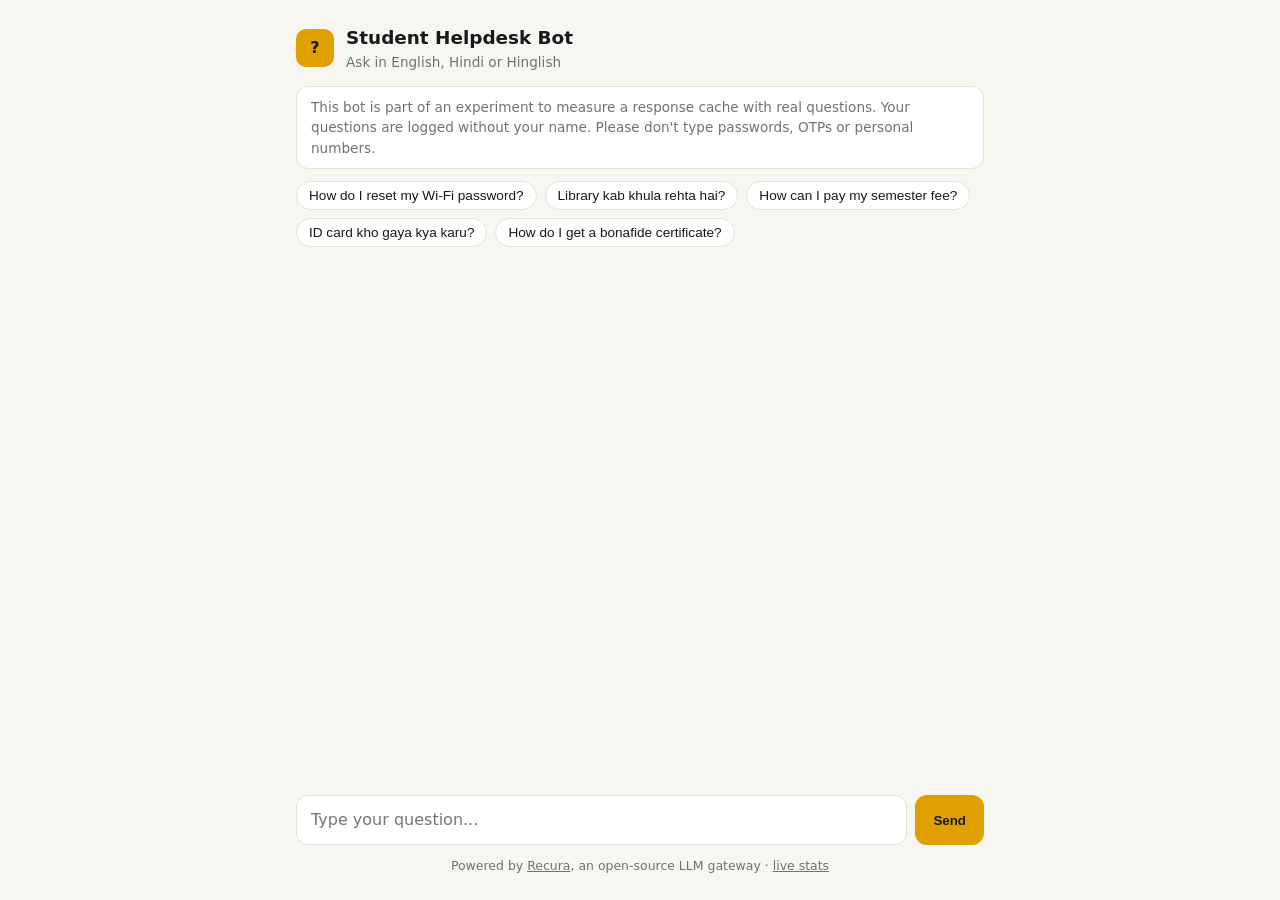
==== examples/supportbot/index.html @ 40cd8c63 "examples: add supportbot, a helpdesk chatbot that measures Recura on real questions Chat UI with thu" ====
<!doctype html>
<html lang="en">
<head>
<meta charset="utf-8">
<meta name="viewport" content="width=device-width, initial-scale=1">
<title>Student Helpdesk Bot</title>
<style>
  :root{--bg:#F7F6F1;--card:#fff;--ink:#16191C;--mute:#6B7378;--line:#E4E2D9;--amber:#E0A100;--hit:#1E8A5A;--miss:#C2562A;--me:#16191C}
  :root[data-theme="dark"]{--bg:#0F1315;--card:#171C1F;--ink:#EEF1EE;--mute:#9AA3A7;--line:#2A3135;--hit:#2FA674;--miss:#DD6A3B;--me:#E0A100}
  *{box-sizing:border-box}
  body{margin:0;background:var(--bg);color:var(--ink);font:16px/1.5 system-ui,-apple-system,"Segoe UI",Roboto,sans-serif}
  .wrap{max-width:720px;margin:0 auto;padding:16px;min-height:100dvh;display:flex;flex-direction:column}
  header{display:flex;align-items:center;gap:12px;padding:8px 0 14px}
  .logo{width:38px;height:38px;border-radius:10px;background:var(--amber);display:grid;place-items:center;font-weight:800;color:#16191C}
  h1{font-size:1.15rem;margin:0}
  header p{margin:0;color:var(--mute);font-size:.85rem}
  .note{background:var(--card);border:1px solid var(--line);border-radius:12px;padding:10px 14px;color:var(--mute);font-size:.85rem;margin-bottom:12px}
  #log{flex:1;display:flex;flex-direction:column;gap:12px;padding:6px 0 12px}
  .row{display:flex;flex-direction:column;max-width:88%}
  .row.me{align-self:flex-end;align-items:flex-end}
  .bubble{padding:10px 14px;border-radius:16px;background:var(--card);border:1px solid var(--line);white-space:pre-wrap;word-wrap:break-word}
  .me .bubble{background:var(--me);color:#fff;border-color:var(--me)}
  :root[data-theme="dark"] .me .bubble{color:#16191C}
  .meta{display:flex;gap:8px;align-items:center;margin-top:6px;font-size:.78rem;color:var(--mute);flex-wrap:wrap}
  .tag{padding:2px 8px;border-radius:999px;font-weight:600;border:1px solid currentColor}
  .tag.hit{color:var(--hit)} .tag.miss{color:var(--miss)} .tag.bypass{color:var(--mute)}
  .vote button{border:1px solid var(--line);background:var(--card);border-radius:8px;padding:2px 8px;cursor:pointer;font-size:.95rem;color:var(--ink)}
  .vote button:hover{border-color:var(--amber)}
  .vote.done button{opacity:.4;pointer-events:none}
  .chips{display:flex;gap:8px;flex-wrap:wrap;margin-bottom:10px}
  .chips button{border:1px solid var(--line);background:var(--card);color:var(--ink);border-radius:999px;padding:6px 12px;cursor:pointer;font-size:.85rem}
  .chips button:hover{border-color:var(--amber)}
  form{display:flex;gap:8px;position:sticky;bottom:0;background:var(--bg);padding:8px 0 4px}
  input{flex:1;font:inherit;padding:12px 14px;border-radius:12px;border:1px solid var(--line);background:var(--card);color:var(--ink)}
  input:focus{outline:2px solid var(--amber);outline-offset:1px}
  .send{border:0;background:var(--amber);color:#16191C;font-weight:700;border-radius:12px;padding:0 18px;cursor:pointer}
  .send:disabled{opacity:.5}
  footer{color:var(--mute);font-size:.78rem;padding:8px 0;text-align:center}
  footer a{color:inherit}
  .typing{color:var(--mute);font-style:italic}
</style>
</head>
<body>
<div class="wrap">
  <header>
    <div class="logo">?</div>
    <div><h1>Student Helpdesk Bot</h1><p>Ask in English, Hindi or Hinglish</p></div>
  </header>
  <div class="note">This bot is part of an experiment to measure a response cache with real questions. Your questions are logged without your name. Please don't type passwords, OTPs or personal numbers.</div>
  <div class="chips" id="chips"></div>
  <div id="log" aria-live="polite"></div>
  <form id="f">
    <input id="q" maxlength="500" placeholder="Type your question..." autocomplete="off" required>
    <button class="send" id="send">Send</button>
  </form>
  <footer>Powered by <a href="https://github.com/Prm01/recura" target="_blank" rel="noopener">Recura</a>, an open-source LLM gateway · <a href="/api/stats" target="_blank">live stats</a></footer>
</div>
<script>
(function(){
  var dark=false;try{dark=localStorage.getItem("bot-theme")==="dark"}catch(e){}
  if(dark)document.documentElement.dataset.theme="dark";
  var session="";try{session=localStorage.getItem("bot-session")||""}catch(e){}
  if(!session){session=Math.random().toString(36).slice(2,10);try{localStorage.setItem("bot-session",session)}catch(e){}}

  var log=document.getElementById("log"),q=document.getElementById("q"),send=document.getElementById("send");
  var samples=["How do I reset my Wi-Fi password?","Library kab khula rehta hai?","How can I pay my semester fee?","ID card kho gaya kya karu?","How do I get a bonafide certificate?"];
  var chips=document.getElementById("chips");
  samples.forEach(function(s){var b=document.createElement("button");b.type="button";b.textContent=s;b.onclick=function(){ask(s)};chips.appendChild(b)});

  function el(t,c,x){var e=document.createElement(t);if(c)e.className=c;if(x!=null)e.textContent=x;return e}
  function add(who,text){var r=el("div","row "+who);r.appendChild(el("div","bubble",text));log.appendChild(r);r.scrollIntoView({block:"end",behavior:"smooth"});return r}

  function ms(n){return n<10?n.toFixed(1)+" ms":n<1000?Math.round(n)+" ms":(n/1000).toFixed(1)+" s"}

  function meta(row,d){
    var m=el("div","meta");
    var label=d.cache==="hit"?"from cache":d.cache==="bypass"?"private, not cached":"model call";
    m.appendChild(el("span","tag "+(d.cache||"miss"),label));
    m.appendChild(el("span","",ms(d.rtt_ms)));
    var v=el("span","vote");
    var up=el("button","","\u{1F44D}"),dn=el("button","","\u{1F44E}");
    up.title="Helpful";dn.title="Not helpful";
    function vote(ok){fetch("/api/feedback",{method:"POST",headers:{"Content-Type":"application/json"},body:JSON.stringify({id:d.id,helpful:ok})});v.classList.add("done")}
    up.onclick=function(){vote(true)};dn.onclick=function(){vote(false)};
    v.appendChild(up);v.appendChild(dn);m.appendChild(v);row.appendChild(m);
  }

  function ask(text){
    chips.style.display="none";
    add("me",text);q.value="";send.disabled=true;
    var wait=add("bot","");wait.firstChild.className="bubble typing";wait.firstChild.textContent="Thinking...";
    fetch("/api/chat",{method:"POST",headers:{"Content-Type":"application/json"},body:JSON.stringify({message:text,session:session})})
      .then(function(r){return r.json().then(function(j){return {ok:r.ok,j:j}})})
      .then(function(x){
        if(!x.ok){wait.firstChild.className="bubble";wait.firstChild.textContent=x.j.error||"Something went wrong.";return}
        wait.firstChild.className="bubble";wait.firstChild.textContent=x.j.answer;meta(wait,x.j);
      })
      .catch(function(){wait.firstChild.className="bubble";wait.firstChild.textContent="Network problem. Please try again."})
      .then(function(){send.disabled=false;q.focus();wait.scrollIntoView({block:"end",behavior:"smooth"})});
  }
  document.getElementById("f").onsubmit=function(e){e.preventDefault();var t=q.value.trim();if(t)ask(t)};
})();
</script>
</body>
</html>
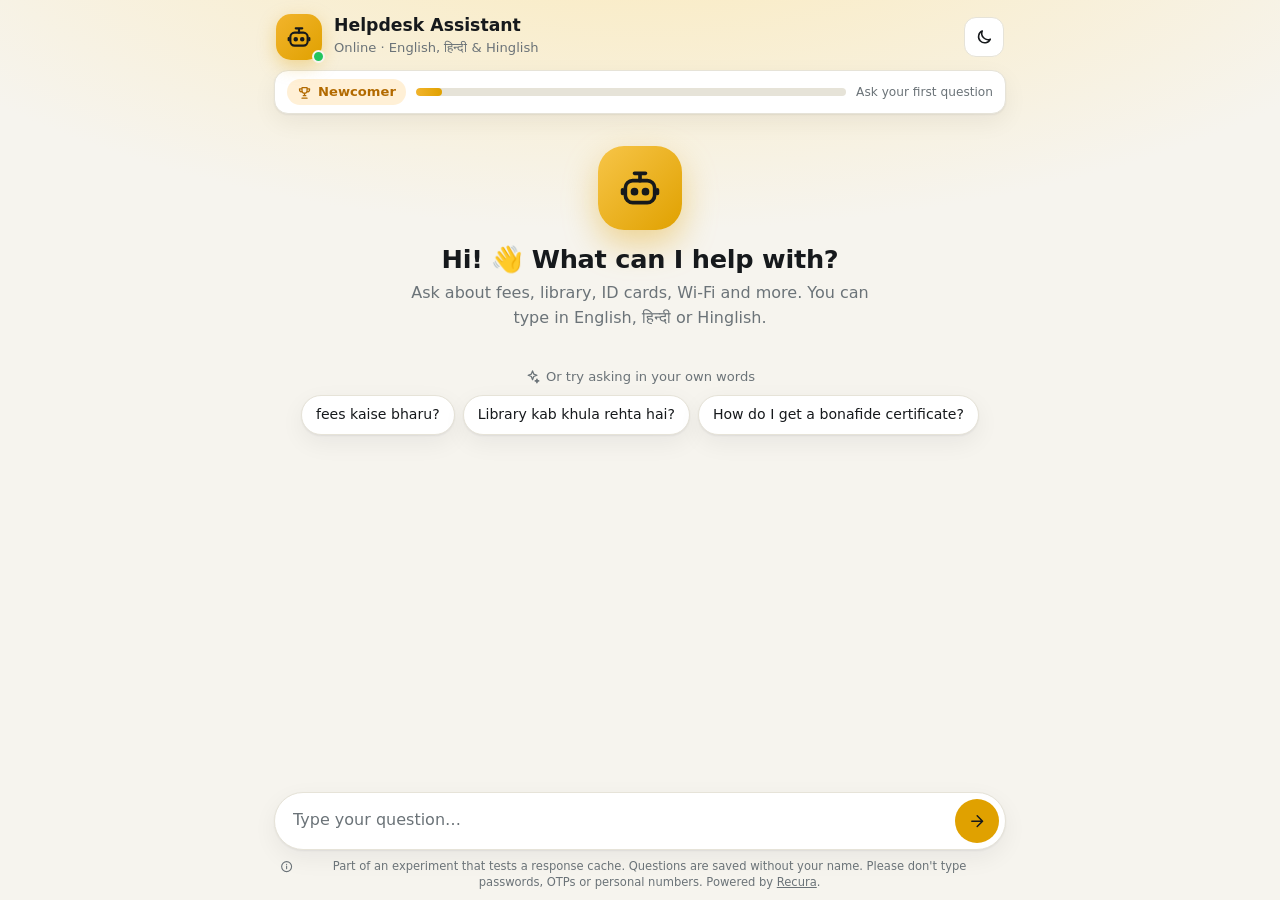
==== commit 0487173a: "supportbot: redesigned chat UI, topic cards, levels, honest typed-only hit rate Welcome screen with " ====
--- a/examples/supportbot/index.html
+++ b/examples/supportbot/index.html
@@ -2,103 +2,318 @@
 <html lang="en">
 <head>
 <meta charset="utf-8">
-<meta name="viewport" content="width=device-width, initial-scale=1">
-<title>Student Helpdesk Bot</title>
+<meta name="viewport" content="width=device-width, initial-scale=1, viewport-fit=cover">
+<title>Student Helpdesk Assistant</title>
 <style>
-  :root{--bg:#F7F6F1;--card:#fff;--ink:#16191C;--mute:#6B7378;--line:#E4E2D9;--amber:#E0A100;--hit:#1E8A5A;--miss:#C2562A;--me:#16191C}
-  :root[data-theme="dark"]{--bg:#0F1315;--card:#171C1F;--ink:#EEF1EE;--mute:#9AA3A7;--line:#2A3135;--hit:#2FA674;--miss:#DD6A3B;--me:#E0A100}
+  :root{
+    --bg:#F6F4EE; --bg2:#FBE9B7; --card:#FFFFFF; --ink:#16191C; --mute:#6B7378; --line:#E6E3D8;
+    --amber:#E0A100; --amber-ink:#16191C; --amber-soft:#FFF4D1;
+    --hit:#17803F; --hit-soft:#E3F5EA; --fresh:#B26A00; --fresh-soft:#FFF0D6; --lock:#4B5563; --lock-soft:#ECEFF2;
+    --me:#16191C; --me-ink:#FFFFFF; --shadow:0 1px 2px rgba(22,25,28,.06),0 8px 24px rgba(22,25,28,.06);
+    --r:18px;
+  }
+  :root[data-theme="dark"]{
+    --bg:#0E1214; --bg2:#2A2208; --card:#171C1F; --ink:#EEF1EE; --mute:#9AA3A7; --line:#262E32;
+    --amber-soft:#2E2608; --hit:#3CC083; --hit-soft:#10281E; --fresh:#F0B43C; --fresh-soft:#2E2308; --lock:#B6BEC4; --lock-soft:#1F262A;
+    --me:#E0A100; --me-ink:#16191C; --shadow:0 1px 2px rgba(0,0,0,.4),0 8px 24px rgba(0,0,0,.35);
+  }
   *{box-sizing:border-box}
-  body{margin:0;background:var(--bg);color:var(--ink);font:16px/1.5 system-ui,-apple-system,"Segoe UI",Roboto,sans-serif}
-  .wrap{max-width:720px;margin:0 auto;padding:16px;min-height:100dvh;display:flex;flex-direction:column}
-  header{display:flex;align-items:center;gap:12px;padding:8px 0 14px}
-  .logo{width:38px;height:38px;border-radius:10px;background:var(--amber);display:grid;place-items:center;font-weight:800;color:#16191C}
-  h1{font-size:1.15rem;margin:0}
-  header p{margin:0;color:var(--mute);font-size:.85rem}
-  .note{background:var(--card);border:1px solid var(--line);border-radius:12px;padding:10px 14px;color:var(--mute);font-size:.85rem;margin-bottom:12px}
-  #log{flex:1;display:flex;flex-direction:column;gap:12px;padding:6px 0 12px}
-  .row{display:flex;flex-direction:column;max-width:88%}
-  .row.me{align-self:flex-end;align-items:flex-end}
-  .bubble{padding:10px 14px;border-radius:16px;background:var(--card);border:1px solid var(--line);white-space:pre-wrap;word-wrap:break-word}
-  .me .bubble{background:var(--me);color:#fff;border-color:var(--me)}
-  :root[data-theme="dark"] .me .bubble{color:#16191C}
-  .meta{display:flex;gap:8px;align-items:center;margin-top:6px;font-size:.78rem;color:var(--mute);flex-wrap:wrap}
-  .tag{padding:2px 8px;border-radius:999px;font-weight:600;border:1px solid currentColor}
-  .tag.hit{color:var(--hit)} .tag.miss{color:var(--miss)} .tag.bypass{color:var(--mute)}
-  .vote button{border:1px solid var(--line);background:var(--card);border-radius:8px;padding:2px 8px;cursor:pointer;font-size:.95rem;color:var(--ink)}
-  .vote button:hover{border-color:var(--amber)}
-  .vote.done button{opacity:.4;pointer-events:none}
-  .chips{display:flex;gap:8px;flex-wrap:wrap;margin-bottom:10px}
-  .chips button{border:1px solid var(--line);background:var(--card);color:var(--ink);border-radius:999px;padding:6px 12px;cursor:pointer;font-size:.85rem}
-  .chips button:hover{border-color:var(--amber)}
-  form{display:flex;gap:8px;position:sticky;bottom:0;background:var(--bg);padding:8px 0 4px}
-  input{flex:1;font:inherit;padding:12px 14px;border-radius:12px;border:1px solid var(--line);background:var(--card);color:var(--ink)}
-  input:focus{outline:2px solid var(--amber);outline-offset:1px}
-  .send{border:0;background:var(--amber);color:#16191C;font-weight:700;border-radius:12px;padding:0 18px;cursor:pointer}
-  .send:disabled{opacity:.5}
-  footer{color:var(--mute);font-size:.78rem;padding:8px 0;text-align:center}
-  footer a{color:inherit}
-  .typing{color:var(--mute);font-style:italic}
+  html,body{height:100%}
+  body{margin:0;color:var(--ink);font:16px/1.55 system-ui,-apple-system,"Segoe UI",Roboto,"Noto Sans Devanagari",sans-serif;
+    background:radial-gradient(1200px 500px at 50% -120px,var(--bg2),transparent 70%),var(--bg);-webkit-font-smoothing:antialiased}
+  svg.i{width:1.15em;height:1.15em;fill:none;stroke:currentColor;stroke-width:2;stroke-linecap:round;stroke-linejoin:round;flex:none;vertical-align:-.2em}
+  button{font:inherit;color:inherit}
+  .app{max-width:760px;margin:0 auto;height:100dvh;display:flex;flex-direction:column;padding:0 14px env(safe-area-inset-bottom)}
+
+  /* header */
+  header{display:flex;align-items:center;gap:12px;padding:14px 2px 10px}
+  .avatar{position:relative;width:46px;height:46px;border-radius:15px;background:linear-gradient(135deg,#F2B42C,#E0A100);color:#16191C;display:grid;place-items:center;box-shadow:0 6px 18px rgba(224,161,0,.35)}
+  .avatar svg{width:26px;height:26px}
+  .avatar .dot{position:absolute;right:-3px;bottom:-3px;width:13px;height:13px;border-radius:50%;background:#22C55E;border:2.5px solid var(--bg)}
+  .title{flex:1;min-width:0}
+  .title h1{font-size:1.08rem;line-height:1.2;margin:0;white-space:nowrap;overflow:hidden;text-overflow:ellipsis}
+  .title p{margin:2px 0 0;color:var(--mute);font-size:.82rem;white-space:nowrap;overflow:hidden;text-overflow:ellipsis}
+  .pill{display:inline-flex;align-items:center;gap:6px;border-radius:999px;padding:5px 11px;font-size:.78rem;font-weight:600;white-space:nowrap}
+  #community{background:var(--hit-soft);color:var(--hit);display:none}
+  @media(max-width:520px){#community{display:none!important}}
+  .icon-btn{width:40px;height:40px;border-radius:12px;border:1px solid var(--line);background:var(--card);display:grid;place-items:center;cursor:pointer;color:var(--ink)}
+  .icon-btn:hover{border-color:var(--amber)}
+  .icon-btn:focus-visible,.card:focus-visible,.chip:focus-visible,.vote button:focus-visible,#send:focus-visible{outline:3px solid var(--amber);outline-offset:2px}
+
+  /* progress */
+  .level{display:flex;align-items:center;gap:10px;padding:8px 12px;border:1px solid var(--line);background:var(--card);border-radius:14px;box-shadow:var(--shadow);margin-bottom:8px}
+  .level .badge{display:inline-flex;align-items:center;gap:6px;font-weight:700;font-size:.82rem;color:var(--fresh);background:var(--fresh-soft);border-radius:999px;padding:3px 10px;white-space:nowrap}
+  .bar{flex:1;height:8px;border-radius:99px;background:var(--line);overflow:hidden}
+  .bar i{display:block;height:100%;width:0;border-radius:99px;background:linear-gradient(90deg,#F2B42C,#E0A100);transition:width .5s cubic-bezier(.2,.8,.2,1)}
+  .level small{color:var(--mute);font-size:.76rem;white-space:nowrap}
+
+  /* chat */
+  #scroll{flex:1;overflow-y:auto;padding:6px 2px 14px;scroll-behavior:smooth}
+  #log{display:flex;flex-direction:column;gap:16px}
+  .welcome{text-align:center;padding:18px 0 4px;animation:rise .5s both}
+  .hero{width:84px;height:84px;margin:0 auto 14px;border-radius:26px;background:linear-gradient(135deg,#F7C548,#E0A100);color:#16191C;display:grid;place-items:center;box-shadow:0 14px 34px rgba(224,161,0,.4);animation:float 4s ease-in-out infinite}
+  .hero svg{width:44px;height:44px}
+  .welcome h2{font-size:1.6rem;line-height:1.2;margin:0 0 6px;letter-spacing:-.01em}
+  .welcome p{margin:0 auto;color:var(--mute);max-width:46ch}
+  .grid{display:grid;grid-template-columns:repeat(2,minmax(0,1fr));gap:10px;margin:20px 0 6px}
+  @media(min-width:560px){.grid{grid-template-columns:repeat(4,minmax(0,1fr))}}
+  .card{display:flex;flex-direction:column;align-items:flex-start;gap:10px;text-align:left;padding:14px;border-radius:var(--r);border:1px solid var(--line);background:var(--card);cursor:pointer;box-shadow:var(--shadow);transition:transform .15s,border-color .15s;animation:rise .5s both}
+  .card:hover{transform:translateY(-3px);border-color:var(--amber)}
+  .card .ic{width:38px;height:38px;border-radius:12px;display:grid;place-items:center;background:var(--amber-soft);color:var(--fresh)}
+  .card b{font-size:.92rem;line-height:1.25}
+  .try{margin:16px 0 8px;color:var(--mute);font-size:.82rem;display:flex;align-items:center;justify-content:center;gap:6px}
+  .chips{display:flex;flex-wrap:wrap;gap:8px;justify-content:center}
+  .chip{border:1px solid var(--line);background:var(--card);border-radius:999px;padding:8px 14px;cursor:pointer;font-size:.88rem;box-shadow:var(--shadow)}
+  .chip:hover{border-color:var(--amber)}
+
+  .row{display:flex;gap:10px;align-items:flex-start;animation:rise .35s both;max-width:100%}
+  .row.me{justify-content:flex-end}
+  .mini{margin-top:2px;width:32px;height:32px;border-radius:11px;background:linear-gradient(135deg,#F2B42C,#E0A100);color:#16191C;display:grid;place-items:center;flex:none}
+  .mini svg{width:18px;height:18px}
+  .col{display:flex;flex-direction:column;align-items:flex-start;max-width:min(86%,560px)}
+  .me .col{align-items:flex-end}
+  .bubble{padding:11px 15px;border-radius:var(--r);background:var(--card);border:1px solid var(--line);box-shadow:var(--shadow);border-bottom-left-radius:6px;word-wrap:break-word;overflow-wrap:anywhere;white-space:pre-wrap}
+  .me .bubble{background:var(--me);color:var(--me-ink);border-color:var(--me);border-bottom-left-radius:var(--r);border-bottom-right-radius:6px}
+  .bubble strong{font-weight:700}
+  .meta{display:flex;align-items:center;gap:8px;margin-top:8px;flex-wrap:wrap}
+  .tag{display:inline-flex;align-items:center;gap:6px;border-radius:999px;padding:4px 10px;font-size:.76rem;font-weight:700}
+  .tag.hit{background:var(--hit-soft);color:var(--hit);animation:pop .5s .1s both}
+  .tag.miss{background:var(--fresh-soft);color:var(--fresh)}
+  .tag.bypass{background:var(--lock-soft);color:var(--lock)}
+  .tag span{font-weight:500;opacity:.85}
+  .vote{display:inline-flex;align-items:center;gap:6px;color:var(--mute);font-size:.76rem}
+  .vote button{width:34px;height:30px;border-radius:10px;border:1px solid var(--line);background:var(--card);cursor:pointer;display:grid;place-items:center;color:var(--mute);transition:all .15s}
+  .vote button:hover{border-color:var(--amber);color:var(--ink);transform:translateY(-1px)}
+  .vote button.on{background:var(--amber);border-color:var(--amber);color:#16191C}
+  .vote.done button:not(.on){opacity:.35;pointer-events:none}
+  .thanks{display:inline-flex;align-items:center;gap:5px;color:var(--hit);font-weight:600;animation:rise .3s both}
+  .typing{display:inline-flex;gap:5px;padding:14px 16px}
+  .typing i{width:8px;height:8px;border-radius:50%;background:var(--mute);animation:blink 1.1s infinite}
+  .typing i:nth-child(2){animation-delay:.18s}.typing i:nth-child(3){animation-delay:.36s}
+  .err{border-color:#E0B4B4;background:#FFF1F1;color:#8A1F1F}
+  :root[data-theme="dark"] .err{background:#2A1515;border-color:#5C2A2A;color:#F2B8B8}
+
+  /* composer */
+  .composer{padding:8px 0 6px;background:linear-gradient(transparent,var(--bg) 24%)}
+  form{display:flex;gap:8px;align-items:center;background:var(--card);border:1.5px solid var(--line);border-radius:999px;padding:6px 6px 6px 18px;box-shadow:var(--shadow);transition:border-color .15s}
+  form:focus-within{border-color:var(--amber)}
+  input{flex:1;min-width:0;border:0;outline:0;background:transparent;color:var(--ink);font:inherit;padding:8px 0}
+  input::placeholder{color:var(--mute)}
+  #send{width:44px;height:44px;border-radius:50%;border:0;background:var(--amber);color:#16191C;display:grid;place-items:center;cursor:pointer;transition:transform .15s}
+  #send:hover{transform:scale(1.06)}
+  #send:disabled{opacity:.45;cursor:default;transform:none}
+  .legal{display:flex;gap:6px;align-items:flex-start;justify-content:center;text-align:center;color:var(--mute);font-size:.72rem;padding:8px 6px 4px;line-height:1.4}
+  .legal a{color:inherit}
+
+  /* toast + confetti */
+  #toast{position:fixed;left:0;right:0;top:12px;margin:0 auto;width:max-content;max-width:min(92vw,460px);transform:translateY(-160%);opacity:0;visibility:hidden;background:var(--ink);color:var(--bg);padding:10px 16px;border-radius:14px;box-shadow:0 12px 32px rgba(0,0,0,.25);font-size:.88rem;display:flex;gap:8px;align-items:center;transition:transform .4s cubic-bezier(.2,.9,.3,1.2),opacity .3s,visibility .4s;z-index:20}
+  #toast.show{transform:none;opacity:1;visibility:visible}
+  #toast svg{margin-top:2px}
+  .conf{position:fixed;width:9px;height:14px;top:0;left:0;pointer-events:none;z-index:30;border-radius:2px}
+
+  @keyframes rise{from{opacity:0;transform:translateY(10px)}to{opacity:1;transform:none}}
+  @keyframes pop{from{transform:scale(.6);opacity:0}60%{transform:scale(1.12)}to{transform:scale(1);opacity:1}}
+  @keyframes blink{0%,80%,100%{opacity:.25;transform:translateY(0)}40%{opacity:1;transform:translateY(-4px)}}
+  @keyframes float{0%,100%{transform:translateY(0)}50%{transform:translateY(-6px)}}
+  @media (prefers-reduced-motion:reduce){*{animation:none!important;transition:none!important;scroll-behavior:auto!important}}
 </style>
 </head>
 <body>
-<div class="wrap">
+<svg width="0" height="0" style="position:absolute" aria-hidden="true">
+  <defs>
+    <symbol id="i-bot" viewBox="0 0 24 24"><rect x="4" y="8" width="16" height="12" rx="4"/><path d="M12 8V4M9 4h6"/><circle cx="9" cy="14" r="1.1"/><circle cx="15" cy="14" r="1.1"/><path d="M2.5 13v2M21.5 13v2"/></symbol>
+    <symbol id="i-send" viewBox="0 0 24 24"><path d="M5 12h13M12 5l7 7-7 7"/></symbol>
+    <symbol id="i-up" viewBox="0 0 24 24"><path d="M7 11v9H4v-9h3zM7 11l4-8c1.7 0 2.7 1.2 2.4 2.8L13 9h5.4a2 2 0 0 1 2 2.4l-1.3 6.6a2 2 0 0 1-2 1.6H7"/></symbol>
+    <symbol id="i-down" viewBox="0 0 24 24"><path d="M17 13V4h3v9h-3zM17 13l-4 8c-1.7 0-2.7-1.2-2.4-2.8L11 15H5.6a2 2 0 0 1-2-2.4l1.3-6.6A2 2 0 0 1 6.900 4.400H17"/></symbol>
+    <symbol id="i-zap" viewBox="0 0 24 24"><path d="M13 2 4 14h7l-1 8 9-12h-7l1-8z"/></symbol>
+    <symbol id="i-spark" viewBox="0 0 24 24"><path d="M12 3l1.9 5.1L19 10l-5.1 1.9L12 17l-1.9-5.100L5 10l5.100-1.900L12 3zM19 16l.8 2.200L22 19l-2.200.8L19 22l-.8-2.200L16 19l2.200-.8L19 16z"/></symbol>
+    <symbol id="i-lock" viewBox="0 0 24 24"><rect x="5" y="11" width="14" height="10" rx="2.500"/><path d="M8 11V8a4 4 0 0 1 8 0v3"/></symbol>
+    <symbol id="i-check" viewBox="0 0 24 24"><path d="M5 12.500l4.500 4.500L19 7.500"/></symbol>
+    <symbol id="i-info" viewBox="0 0 24 24"><circle cx="12" cy="12" r="9"/><path d="M12 11v5M12 8h.01"/></symbol>
+    <symbol id="i-sun" viewBox="0 0 24 24"><circle cx="12" cy="12" r="4"/><path d="M12 2v2M12 20v2M4.900 4.900l1.400 1.400M17.700 17.700l1.400 1.400M2 12h2M20 12h2M4.900 19.100l1.400-1.400M17.700 6.300l1.400-1.400"/></symbol>
+    <symbol id="i-moon" viewBox="0 0 24 24"><path d="M20 14.500A8 8 0 0 1 9.500 4 8 8 0 1 0 20 14.500z"/></symbol>
+    <symbol id="i-trophy" viewBox="0 0 24 24"><path d="M8 4h8v5a4 4 0 0 1-8 0V4zM8 6H4v1a4 4 0 0 0 4 4M16 6h4v1a4 4 0 0 1-4 4M12 13v4M8 21h8M10 17h4"/></symbol>
+    <symbol id="i-book" viewBox="0 0 24 24"><path d="M4 5a2 2 0 0 1 2-2h13v16H6a2 2 0 0 0-2 2V5zM4 19a2 2 0 0 0 2 2h13"/></symbol>
+    <symbol id="i-wifi" viewBox="0 0 24 24"><path d="M2 9a15 15 0 0 1 20 0M5 12.500a10 10 0 0 1 14 0M8.500 16a5 5 0 0 1 7 0"/><circle cx="12" cy="19.500" r=".6"/></symbol>
+    <symbol id="i-card" viewBox="0 0 24 24"><rect x="3" y="5" width="18" height="14" rx="3"/><path d="M3 10h18M7 15h4"/></symbol>
+    <symbol id="i-id" viewBox="0 0 24 24"><rect x="3" y="5" width="18" height="14" rx="3"/><circle cx="9" cy="11" r="2"/><path d="M6 16c.5-1.600 1.700-2.200 3-2.200s2.500.6 3 2.200M15 10h3M15 13.500h3"/></symbol>
+    <symbol id="i-file" viewBox="0 0 24 24"><path d="M14 3H7a2 2 0 0 0-2 2v14a2 2 0 0 0 2 2h10a2 2 0 0 0 2-2V8l-5-5zM14 3v5h5M9 13h6M9 17h6"/></symbol>
+    <symbol id="i-pen" viewBox="0 0 24 24"><path d="M4 20l1-4L16.500 4.500a2.100 2.100 0 0 1 3 3L8 19l-4 1zM14.500 6.500l3 3"/></symbol>
+    <symbol id="i-chart" viewBox="0 0 24 24"><path d="M4 20V4M4 20h16M8 16v-4M12 16V8M16 16v-6"/></symbol>
+    <symbol id="i-home" viewBox="0 0 24 24"><path d="M3 11l9-8 9 8M5 10v10h14V10M10 20v-6h4v6"/></symbol>
+    <symbol id="i-award" viewBox="0 0 24 24"><circle cx="12" cy="9" r="6"/><path d="M8.500 14.500 7 21l5-3 5 3-1.500-6.500"/></symbol>
+    <symbol id="i-briefcase" viewBox="0 0 24 24"><rect x="3" y="7" width="18" height="13" rx="2.500"/><path d="M9 7V5a2 2 0 0 1 2-2h2a2 2 0 0 1 2 2v2M3 13h18"/></symbol>
+    <symbol id="i-heart" viewBox="0 0 24 24"><path d="M12 20s-8-4.800-8-10.500A4.500 4.500 0 0 1 12 7a4.500 4.500 0 0 1 8 2.500C20 15.200 12 20 12 20zM8 12h2l1.500-2.500L13 14l1-2h2"/></symbol>
+    <symbol id="i-help" viewBox="0 0 24 24"><circle cx="12" cy="12" r="9"/><path d="M9.500 9.500a2.500 2.500 0 1 1 3.500 2.300c-.7.400-1 .9-1 1.700M12 17h.01"/></symbol>
+    <symbol id="i-bus" viewBox="0 0 24 24"><rect x="4" y="3" width="16" height="15" rx="3"/><path d="M4 11h16M8 21v-3M16 21v-3"/><circle cx="8" cy="14.500" r=".7"/><circle cx="16" cy="14.500" r=".7"/></symbol>
+  </defs>
+</svg>
+<div id="toast" role="status" aria-live="polite"></div>
+
+<div class="app">
   <header>
-    <div class="logo">?</div>
-    <div><h1>Student Helpdesk Bot</h1><p>Ask in English, Hindi or Hinglish</p></div>
+    <div class="avatar"><svg class="i"><use href="#i-bot"/></svg><span class="dot" title="Online"></span></div>
+    <div class="title"><h1>Helpdesk Assistant</h1><p>Online · English, हिन्दी &amp; Hinglish</p></div>
+    <span class="pill" id="community" title="Answers served instantly from Recura's memory by everyone so far"><svg class="i"><use href="#i-zap"/></svg><span id="communityN"></span></span>
+    <button class="icon-btn" id="theme" aria-label="Switch light or dark mode"><svg class="i"><use href="#i-moon"/></svg></button>
   </header>
-  <div class="note">This bot is part of an experiment to measure a response cache with real questions. Your questions are logged without your name. Please don't type passwords, OTPs or personal numbers.</div>
-  <div class="chips" id="chips"></div>
-  <div id="log" aria-live="polite"></div>
-  <form id="f">
-    <input id="q" maxlength="500" placeholder="Type your question..." autocomplete="off" required>
-    <button class="send" id="send">Send</button>
-  </form>
-  <footer>Powered by <a href="https://github.com/Prm01/recura" target="_blank" rel="noopener">Recura</a>, an open-source LLM gateway · <a href="/api/stats" target="_blank">live stats</a></footer>
+
+  <div class="level" id="level" aria-label="Your progress">
+    <span class="badge"><svg class="i"><use href="#i-trophy"/></svg><span id="lvName">Newcomer</span></span>
+    <div class="bar"><i id="lvBar"></i></div>
+    <small id="lvText">Ask your first question</small>
+  </div>
+
+  <main id="scroll">
+    <div id="log" aria-live="polite">
+      <section class="welcome" id="welcome">
+        <div class="hero"><svg class="i"><use href="#i-bot"/></svg></div>
+        <h2>Hi! 👋 What can I help with?</h2>
+        <p>Ask about fees, library, ID cards, Wi-Fi and more. You can type in English, हिन्दी or Hinglish.</p>
+        <div class="grid" id="grid"></div>
+        <div class="try"><svg class="i"><use href="#i-spark"/></svg>Or try asking in your own words</div>
+        <div class="chips" id="chips"></div>
+      </section>
+    </div>
+  </main>
+
+  <div class="composer">
+    <form id="f" autocomplete="off">
+      <input id="q" maxlength="500" placeholder="Type your question…" aria-label="Your question" required>
+      <button id="send" type="submit" aria-label="Send"><svg class="i"><use href="#i-send"/></svg></button>
+    </form>
+    <div class="legal"><svg class="i" style="margin-top:2px"><use href="#i-info"/></svg>
+      <span>Part of an experiment that tests a response cache. Questions are saved without your name. Please don't type passwords, OTPs or personal numbers. Powered by <a href="https://github.com/Prm01/recura" target="_blank" rel="noopener">Recura</a>.</span></div>
+  </div>
 </div>
+
 <script>
 (function(){
-  var dark=false;try{dark=localStorage.getItem("bot-theme")==="dark"}catch(e){}
-  if(dark)document.documentElement.dataset.theme="dark";
-  var session="";try{session=localStorage.getItem("bot-session")||""}catch(e){}
-  if(!session){session=Math.random().toString(36).slice(2,10);try{localStorage.setItem("bot-session",session)}catch(e){}}
-
-  var log=document.getElementById("log"),q=document.getElementById("q"),send=document.getElementById("send");
-  var samples=["How do I reset my Wi-Fi password?","Library kab khula rehta hai?","How can I pay my semester fee?","ID card kho gaya kya karu?","How do I get a bonafide certificate?"];
-  var chips=document.getElementById("chips");
-  samples.forEach(function(s){var b=document.createElement("button");b.type="button";b.textContent=s;b.onclick=function(){ask(s)};chips.appendChild(b)});
-
+  "use strict";
+  var $=function(id){return document.getElementById(id)};
+  var log=$("log"),scroll=$("scroll"),q=$("q"),send=$("send"),toast=$("toast"),welcome=$("welcome");
+
+  function store(k,v){try{if(v===undefined)return localStorage.getItem(k);localStorage.setItem(k,v)}catch(e){return null}}
+  var S={asked:+store("bot-asked")||0,instant:+store("bot-instant")||0,session:store("bot-session")||""};
+  if(!S.session){S.session=Math.random().toString(36).slice(2,10);store("bot-session",S.session)}
+
+  // theme
+  var root=document.documentElement;
+  function setTheme(t){if(t==="dark")root.dataset.theme="dark";else delete root.dataset.theme;
+    $("theme").firstChild.firstChild.setAttribute("href",t==="dark"?"#i-sun":"#i-moon");store("bot-theme",t)}
+  setTheme(store("bot-theme")==="dark"?"dark":"light");
+  $("theme").onclick=function(){setTheme(root.dataset.theme==="dark"?"light":"dark")};
+
+  function icon(n,cls){var s=document.createElementNS("http://www.w3.org/2000/svg","svg");s.setAttribute("class","i"+(cls?" "+cls:""));
+    var u=document.createElementNS("http://www.w3.org/2000/svg","use");u.setAttribute("href","#i-"+n);s.appendChild(u);return s}
   function el(t,c,x){var e=document.createElement(t);if(c)e.className=c;if(x!=null)e.textContent=x;return e}
-  function add(who,text){var r=el("div","row "+who);r.appendChild(el("div","bubble",text));log.appendChild(r);r.scrollIntoView({block:"end",behavior:"smooth"});return r}
-
   function ms(n){return n<10?n.toFixed(1)+" ms":n<1000?Math.round(n)+" ms":(n/1000).toFixed(1)+" s"}
-
-  function meta(row,d){
-    var m=el("div","meta");
-    var label=d.cache==="hit"?"from cache":d.cache==="bypass"?"private, not cached":"model call";
-    m.appendChild(el("span","tag "+(d.cache||"miss"),label));
-    m.appendChild(el("span","",ms(d.rtt_ms)));
-    var v=el("span","vote");
-    var up=el("button","","\u{1F44D}"),dn=el("button","","\u{1F44E}");
-    up.title="Helpful";dn.title="Not helpful";
-    function vote(ok){fetch("/api/feedback",{method:"POST",headers:{"Content-Type":"application/json"},body:JSON.stringify({id:d.id,helpful:ok})});v.classList.add("done")}
-    up.onclick=function(){vote(true)};dn.onclick=function(){vote(false)};
-    v.appendChild(up);v.appendChild(dn);m.appendChild(v);row.appendChild(m);
-  }
-
-  function ask(text){
-    chips.style.display="none";
-    add("me",text);q.value="";send.disabled=true;
-    var wait=add("bot","");wait.firstChild.className="bubble typing";wait.firstChild.textContent="Thinking...";
-    fetch("/api/chat",{method:"POST",headers:{"Content-Type":"application/json"},body:JSON.stringify({message:text,session:session})})
+  function toBottom(){scroll.scrollTop=scroll.scrollHeight}
+
+  // answer text: plain text with **bold** support, never HTML
+  function fill(node,text){
+    text.split("**").forEach(function(part,i){
+      if(!part)return;
+      if(i%2){var b=el("strong","",part);node.appendChild(b)}else node.appendChild(document.createTextNode(part));
+    });
+  }
+
+  // levels
+  var LEVELS=[[0,"Newcomer"],[1,"Explorer"],[5,"Tester"],[10,"Power tester"],[20,"Champion"]];
+  function levelOf(n){var i=0;for(var k=0;k<LEVELS.length;k++)if(n>=LEVELS[k][0])i=k;return i}
+  function renderLevel(){
+    var i=levelOf(S.asked),cur=LEVELS[i],next=LEVELS[i+1];
+    $("lvName").textContent=cur[1];
+    if(next){var span=next[0]-cur[0],done=S.asked-cur[0];
+      $("lvBar").style.width=Math.max(6,100*done/span)+"%";
+      var left=next[0]-S.asked;$("lvText").textContent=S.asked===0?"Ask your first question":left+" more to become "+next[1]}
+    else{$("lvBar").style.width="100%";$("lvText").textContent="Top level. Thank you!"}
+  }
+  renderLevel();
+
+  var tt;
+  function say(text,ic){toast.textContent="";if(ic)toast.appendChild(icon(ic));toast.appendChild(document.createTextNode(text));
+    toast.classList.add("show");clearTimeout(tt);tt=setTimeout(function(){toast.classList.remove("show")},3800)}
+
+  function confetti(){
+    if(matchMedia("(prefers-reduced-motion:reduce)").matches)return;
+    var colors=["#E0A100","#F2B42C","#22C55E","#38BDF8","#F472B6"];
+    for(var i=0;i<34;i++){
+      var c=el("i","conf");c.style.background=colors[i%colors.length];
+      var x=innerWidth/2+(Math.random()-.5)*120,y=innerHeight*.35;document.body.appendChild(c);
+      var dx=(Math.random()-.5)*520,dy=300+Math.random()*320,rot=(Math.random()-.5)*900;
+      c.animate([{transform:"translate("+x+"px,"+y+"px) rotate(0)",opacity:1},{transform:"translate("+(x+dx)+"px,"+(y+dy)+"px) rotate("+rot+"deg)",opacity:0}],{duration:1100+Math.random()*700,easing:"cubic-bezier(.2,.7,.3,1)"}).onfinish=(function(n){return function(){n.remove()}})(c);
+    }
+  }
+
+  // welcome screen content
+  var chipsData=["fees kaise bharu?","Library kab khula rehta hai?","How do I get a bonafide certificate?"];
+  chipsData.forEach(function(t){var b=el("button","chip",t);b.type="button";b.onclick=function(){ask(t,"chip")};$("chips").appendChild(b)});
+  fetch("/api/topics").then(function(r){return r.json()}).then(function(list){
+    (list||[]).forEach(function(t,i){
+      var b=el("button","card");b.type="button";b.style.animationDelay=(i*50)+"ms";
+      var ic=el("span","ic");ic.appendChild(icon(t.icon||"spark"));b.appendChild(ic);b.appendChild(el("b","",t.name));
+      b.onclick=function(){ask(t.question,"chip")};$("grid").appendChild(b);
+    });
+  }).catch(function(){});
+
+  function community(){
+    fetch("/api/stats").then(function(r){return r.json()}).then(function(s){
+      if(s&&s.hits>0){$("communityN").textContent=s.hits+" instant answer"+(s.hits===1?"":"s")+" served";$("community").style.display="inline-flex"}
+    }).catch(function(){});
+  }
+  community();
+
+  function userRow(text){
+    var r=el("div","row me"),c=el("div","col"),b=el("div","bubble",text);c.appendChild(b);r.appendChild(c);log.appendChild(r);toBottom()}
+  function botRow(){
+    var r=el("div","row"),m=el("div","mini");m.appendChild(icon("bot"));var c=el("div","col");r.appendChild(m);r.appendChild(c);log.appendChild(r);return {row:r,col:c}}
+
+  function addMeta(col,d){
+    var m=el("div","meta"),t=el("span","tag "+(d.cache==="hit"?"hit":d.cache==="bypass"?"bypass":"miss"));
+    if(d.cache==="hit"){t.appendChild(icon("zap"));t.appendChild(document.createTextNode("Instant answer "));t.appendChild(el("span","","· "+ms(d.rtt_ms)));t.title="Answered from Recura's memory. No AI call was needed."}
+    else if(d.cache==="bypass"){t.appendChild(icon("lock"));t.appendChild(document.createTextNode("Private "));t.appendChild(el("span","","· not saved"));t.title="This looked personal, so it was never stored."}
+    else{t.appendChild(icon("spark"));t.appendChild(document.createTextNode("Fresh answer "));t.appendChild(el("span","","· "+ms(d.rtt_ms)));t.title="Asked the AI model, then remembered for next time."}
+    m.appendChild(t);
+
+    var v=el("span","vote");v.appendChild(document.createTextNode("Helpful?"));
+    var up=el("button");up.type="button";up.setAttribute("aria-label","Helpful");up.appendChild(icon("up"));
+    var dn=el("button");dn.type="button";dn.setAttribute("aria-label","Not helpful");dn.appendChild(icon("down"));
+    function vote(ok,btn){
+      fetch("/api/feedback",{method:"POST",headers:{"Content-Type":"application/json"},body:JSON.stringify({id:d.id,helpful:ok})});
+      btn.classList.add("on");v.classList.add("done");
+      var th=el("span","thanks");th.appendChild(icon("check"));th.appendChild(document.createTextNode(ok?"Thanks!":"Thanks, I'll learn from this"));v.appendChild(th);
+    }
+    up.onclick=function(){vote(true,up)};dn.onclick=function(){vote(false,dn)};
+    v.appendChild(up);v.appendChild(dn);m.appendChild(v);col.appendChild(m);
+  }
+
+  var busy=false;
+  function ask(text,source){
+    if(busy)return;busy=true;
+    if(welcome){welcome.remove();welcome=null}
+    userRow(text);q.value="";send.disabled=true;
+    var b=botRow(),bub=el("div","bubble");var ty=el("span","typing");ty.appendChild(el("i"));ty.appendChild(el("i"));ty.appendChild(el("i"));
+    bub.appendChild(ty);b.col.appendChild(bub);toBottom();
+
+    fetch("/api/chat",{method:"POST",headers:{"Content-Type":"application/json"},body:JSON.stringify({message:text,session:S.session,source:source||"typed"})})
       .then(function(r){return r.json().then(function(j){return {ok:r.ok,j:j}})})
       .then(function(x){
-        if(!x.ok){wait.firstChild.className="bubble";wait.firstChild.textContent=x.j.error||"Something went wrong.";return}
-        wait.firstChild.className="bubble";wait.firstChild.textContent=x.j.answer;meta(wait,x.j);
+        bub.textContent="";
+        if(!x.ok){bub.classList.add("err");bub.textContent=x.j.error||"Something went wrong. Please try again.";return}
+        fill(bub,x.j.answer);addMeta(b.col,x.j);
+        var before=levelOf(S.asked);S.asked++;store("bot-asked",String(S.asked));
+        if(x.j.cache==="hit"){S.instant++;store("bot-instant",String(S.instant));
+          if(S.instant===1)say("That one came from Recura's memory, so no AI call was needed.","zap")}
+        var after=levelOf(S.asked);renderLevel();
+        if(after>before){confetti();say("You're now a "+LEVELS[after][1]+"! Thanks for testing.","trophy")}
+        community();
       })
-      .catch(function(){wait.firstChild.className="bubble";wait.firstChild.textContent="Network problem. Please try again."})
-      .then(function(){send.disabled=false;q.focus();wait.scrollIntoView({block:"end",behavior:"smooth"})});
-  }
-  document.getElementById("f").onsubmit=function(e){e.preventDefault();var t=q.value.trim();if(t)ask(t)};
+      .catch(function(){bub.textContent="";bub.classList.add("err");bub.textContent="Network problem. Please try again."})
+      .then(function(){busy=false;send.disabled=false;toBottom();if(matchMedia("(pointer:fine)").matches)q.focus()});
+  }
+
+  $("f").onsubmit=function(e){e.preventDefault();var t=q.value.trim();if(t)ask(t,"typed")};
 })();
 </script>
 </body>
